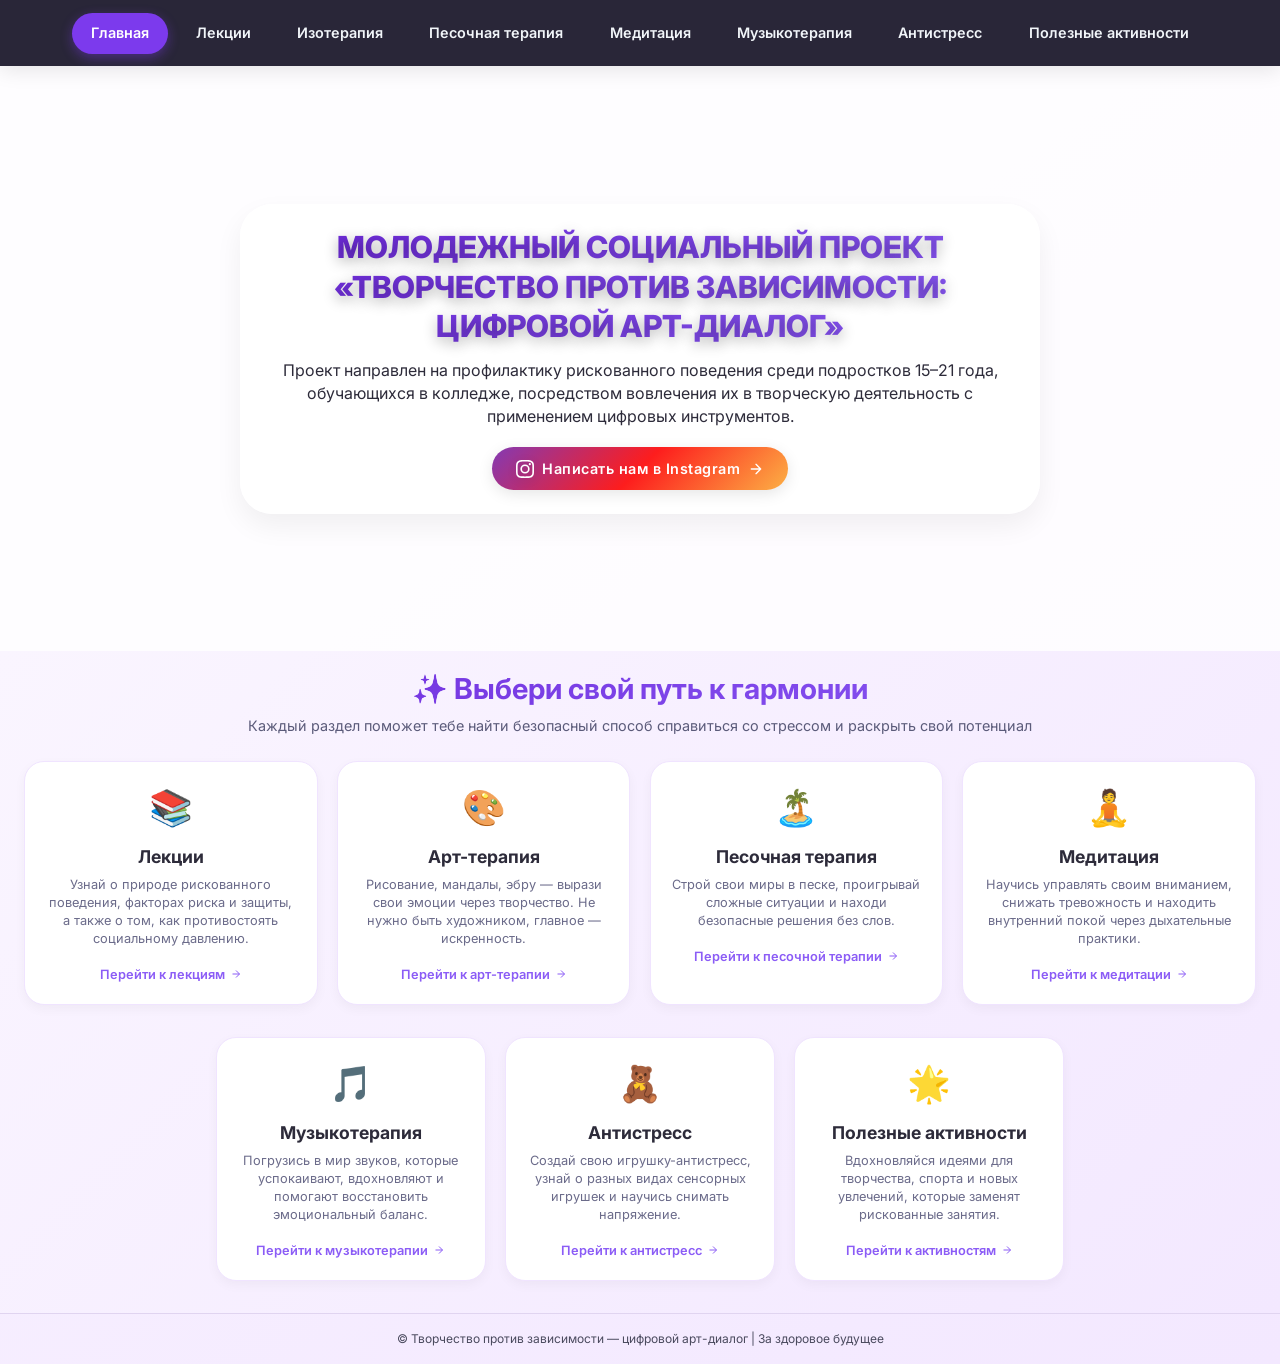
==== index.html @ 815e2522 "ForPsychologists" ====
<!DOCTYPE html>
<html lang="ru">
<head>
    <meta charset="UTF-8">
    <meta name="viewport" content="width=device-width, initial-scale=1.0">
    <title>Главная | Творчество против зависимости</title>
    <link rel="preconnect" href="https://fonts.googleapis.com">
    <link rel="preconnect" href="https://fonts.gstatic.com" crossorigin>
    <link href="https://fonts.googleapis.com/css2?family=Inter:opsz,wght@14..32,300;14..32,400;14..32,500;14..32,600;14..32,700;14..32,800&display=swap" rel="stylesheet">
    <link rel="stylesheet" href="style.css">
    <style>
        /* Специальные стили ТОЛЬКО для главной страницы */
        body {
            background: linear-gradient(145deg, #faf5ff 0%, #f3e8ff 100%);
        }
        
        .hero {
            background-size: cover;
            background-position: center;
            min-height: 65vh;
            display: flex;
            align-items: center;
            justify-content: center;
            position: relative;
            padding: 1rem 0;
        }
        
        .hero::before {
            content: '';
            position: absolute;
            top: 0;
            left: 0;
            width: 100%;
            height: 100%;
            background: rgba(255, 255, 255, 0.85);
            z-index: 1;
        }
        
        .hero-content {
            position: relative;
            z-index: 2;
            max-width: 50rem;
            background: rgba(255, 255, 255, 0.96);
            backdrop-filter: blur(8px);
            border-radius: 32px;
            padding: 1.5rem 2rem;
            text-align: center;
            margin: 0.5rem;
            box-shadow: 0 12px 28px rgba(0, 0, 0, 0.06);
        }
        
        .hero-title {
            font-size: 1.9rem;
            font-weight: 800;
            background: linear-gradient(135deg, #6d28d9, #8b5cf6);
            -webkit-background-clip: text;
            background-clip: text;
            color: transparent;
            margin-bottom: 0.75rem;
            line-height: 1.3;
        }
        
        .hero-text {
            font-size: 1rem;
            color: #2d2b3a;
            margin-bottom: 1.2rem;
            line-height: 1.45;
        }
        
        .btn-instagram {
            display: inline-flex;
            align-items: center;
            justify-content: center;
            gap: 8px;
            background: linear-gradient(135deg, #833ab4 0%, #fd1d1d 50%, #fcb045 100%);
            padding: 0.65rem 1.5rem;
            border-radius: 50px;
            color: white;
            font-weight: 600;
            font-size: 0.9rem;
            text-decoration: none;
            transition: all 0.3s ease;
            position: relative;
            overflow: hidden;
            box-shadow: 0 4px 15px rgba(0, 0, 0, 0.1);
        }
        
        .btn-instagram::before {
            content: '';
            position: absolute;
            top: 0;
            left: -100%;
            width: 100%;
            height: 100%;
            background: linear-gradient(90deg, transparent, rgba(255, 255, 255, 0.3), transparent);
            transition: left 0.5s ease;
        }
        
        .btn-instagram:hover::before {
            left: 100%;
        }
        
        .btn-instagram:hover {
            transform: translateY(-2px);
            box-shadow: 0 6px 18px rgba(0, 0, 0, 0.15);
        }
        
        .instagram-icon {
            width: 18px;
            height: 18px;
        }
        
        .arrow-icon {
            width: 16px;
            height: 16px;
            transition: transform 0.3s ease;
        }
        
        .btn-instagram:hover .arrow-icon {
            transform: translateX(4px);
        }
        
        /* Секция с карточками разделов */
        .sections-section {
            padding: 1rem 1.5rem 2rem;
            background: linear-gradient(135deg, #faf5ff 0%, #f3e8ff 100%);
        }
        
        .sections-container {
            max-width: 1300px;
            margin: 0 auto;
        }
        
        .sections-title {
            text-align: center;
            font-size: 1.8rem;
            font-weight: 700;
            background: linear-gradient(135deg, #6d28d9, #8b5cf6);
            -webkit-background-clip: text;
            background-clip: text;
            color: transparent;
            margin-bottom: 0.3rem;
        }
        
        .sections-subtitle {
            text-align: center;
            color: #5b5b7a;
            font-size: 0.9rem;
            margin-bottom: 1.5rem;
        }
        
        /* Сетка для первых 4 карточек */
        .first-four-grid {
            display: grid;
            grid-template-columns: repeat(4, 1fr);
            gap: 1.2rem;
            margin-bottom: 2rem;
        }
        
        /* Сетка для последних 3 карточек - центрированная */
        .last-three-grid {
            display: flex;
            justify-content: center;
            gap: 1.2rem;
            flex-wrap: wrap;
        }
        
        .section-card {
            background: white;
            border-radius: 20px;
            padding: 1.2rem;
            text-align: center;
            text-decoration: none;
            transition: all 0.3s ease;
            box-shadow: 0 4px 12px rgba(0, 0, 0, 0.04);
            border: 1px solid #f0e4ff;
            display: block;
            flex: 0 1 270px;
        }
        
        .section-card:hover {
            transform: translateY(-4px);
            box-shadow: 0 10px 24px rgba(109, 40, 217, 0.1);
            border-color: #c4b5fd;
        }
        
        .card-icon {
            font-size: 2.2rem;
            margin-bottom: 0.6rem;
            display: inline-block;
        }
        
        .section-card h3 {
            font-size: 1.1rem;
            font-weight: 700;
            color: #2d2b3a;
            margin-bottom: 0.4rem;
        }
        
        .section-card p {
            font-size: 0.8rem;
            color: #6b6b8a;
            line-height: 1.4;
            margin-bottom: 0.8rem;
        }
        
        .card-link {
            display: inline-flex;
            align-items: center;
            gap: 5px;
            color: #8b5cf6;
            font-weight: 600;
            font-size: 0.8rem;
            transition: gap 0.3s ease;
        }
        
        .section-card:hover .card-link {
            gap: 8px;
        }
        
        .card-link svg {
            width: 12px;
            height: 12px;
            transition: transform 0.3s ease;
        }
        
        .section-card:hover .card-link svg {
            transform: translateX(3px);
        }
        
        /* Разные цвета для иконок карточек */
        .card-icon.lectures { color: #8b5cf6; }
        .card-icon.art { color: #ec489a; }
        .card-icon.sand { color: #f59e0b; }
        .card-icon.meditation { color: #10b981; }
        .card-icon.music { color: #3b82f6; }
        .card-icon.anti-stress { color: #ef4444; }
        .card-icon.activities { color: #14b8a6; }
        
        /* Футер с минимальными отступами */
        .footer {
            padding: 1rem;
            border-top: 1px solid #e0d4f0;
            margin-top: 0;
            font-size: 0.75rem;
        }
        
        @media (max-width: 1024px) {
            .first-four-grid {
                grid-template-columns: repeat(2, 1fr);
                gap: 1.2rem;
            }
            .last-three-grid {
                gap: 1.2rem;
            }
            .section-card {
                flex: 0 1 calc(33.33% - 1rem);
                min-width: 220px;
            }
        }
        
        @media (max-width: 768px) {
            .hero {
                min-height: 55vh;
                padding: 0.5rem 0;
            }
            .hero-title {
                font-size: 1.2rem;
            }
            .hero-content {
                padding: 1rem 1.2rem;
                margin: 0.3rem;
            }
            .hero-text {
                font-size: 0.85rem;
                margin-bottom: 1rem;
            }
            .btn-instagram {
                padding: 0.5rem 1rem;
                font-size: 0.75rem;
                gap: 5px;
            }
            .instagram-icon {
                width: 16px;
                height: 16px;
            }
            .arrow-icon {
                width: 14px;
                height: 14px;
            }
            .sections-section {
                padding: 0.8rem 1rem 1.5rem;
            }
            .sections-title {
                font-size: 1.3rem;
                margin-bottom: 0.2rem;
            }
            .sections-subtitle {
                font-size: 0.75rem;
                margin-bottom: 1rem;
            }
            .first-four-grid {
                grid-template-columns: 1fr;
                gap: 0.8rem;
                margin-bottom: 1.5rem;
            }
            .last-three-grid {
                flex-direction: column;
                align-items: center;
                gap: 0.8rem;
            }
            .section-card {
                flex: none;
                width: 100%;
                max-width: 100%;
                padding: 1rem;
            }
            .card-icon {
                font-size: 1.8rem;
                margin-bottom: 0.4rem;
            }
            .section-card h3 {
                font-size: 0.95rem;
                margin-bottom: 0.3rem;
            }
            .section-card p {
                font-size: 0.7rem;
                margin-bottom: 0.6rem;
            }
            .footer {
                padding: 0.8rem;
                font-size: 0.65rem;
            }
        }
        
        @media (max-width: 480px) {
            .hero-title {
                font-size: 1rem;
            }
            .hero-content {
                padding: 0.8rem 1rem;
            }
            .sections-title {
                font-size: 1.1rem;
            }
        }
    </style>
</head>
<body>
    <header class="header">
        <nav class="navbar">
            <div class="nav-container">
                <ul class="nav-menu">
                    <li><a href="index.html" class="nav-link active">Главная</a></li>
                    <li><a href="lectures.html" class="nav-link">Лекции</a></li>
                    <li><a href="izotherapy.html" class="nav-link">Изотерапия</a></li>
                    <li><a href="sand-therapy.html" class="nav-link">Песочная терапия</a></li>
                    <li><a href="meditation.html" class="nav-link">Медитация</a></li>
                    <li><a href="music-therapy.html" class="nav-link">Музыкотерапия</a></li>
                    <li><a href="anti-stress.html" class="nav-link">Антистресс</a></li>
                    <li><a href="activities.html" class="nav-link">Полезные активности</a></li>
                </ul>
            </div>
        </nav>
    </header>

    <main>
        <!-- Герой-секция -->
        <section class="hero" style="background-image: url('https://images.pexels.com/photos/7130560/pexels-photo-7130560.jpeg?auto=compress&cs=tinysrgb&w=1600');">
            <div class="hero-content">
                <h1 class="hero-title">МОЛОДЕЖНЫЙ СОЦИАЛЬНЫЙ ПРОЕКТ<br>«ТВОРЧЕСТВО ПРОТИВ ЗАВИСИМОСТИ: ЦИФРОВОЙ АРТ-ДИАЛОГ»</h1>
                <p class="hero-text">Проект направлен на профилактику рискованного поведения среди подростков 15–21 года, обучающихся в колледже, посредством вовлечения их в творческую деятельность с применением цифровых инструментов.</p>
                <a href="https://ig.me/m/ggkst_1" target="_blank" class="btn-instagram">
                    <svg class="instagram-icon" viewBox="0 0 24 24" fill="currentColor" xmlns="http://www.w3.org/2000/svg">
                        <path d="M12 2.163c3.204 0 3.584.012 4.85.07 1.366.062 2.633.336 3.608 1.311.975.975 1.249 2.242 1.311 3.608.058 1.266.07 1.646.07 4.85s-.012 3.584-.07 4.85c-.062 1.366-.336 2.633-1.311 3.608-.975.975-2.242 1.249-3.608 1.311-1.266.058-1.646.07-4.85.07s-3.584-.012-4.85-.07c-1.366-.062-2.633-.336-3.608-1.311-.975-.975-1.249-2.242-1.311-3.608-.058-1.266-.07-1.646-.07-4.85s.012-3.584.07-4.85c.062-1.366.336-2.633 1.311-3.608.975-.975 2.242-1.249 3.608-1.311 1.266-.058 1.646-.07 4.85-.07zM12 0C8.741 0 8.332.014 7.052.072 5.772.13 4.905.332 4.142.63c-.79.314-1.46.736-2.128 1.404-.668.668-1.09 1.338-1.404 2.128-.298.763-.5 1.63-.558 2.91C.014 8.332 0 8.741 0 12c0 3.259.014 3.668.072 4.948.058 1.28.26 2.147.558 2.91.314.79.736 1.46 1.404 2.128.668.668 1.338 1.09 2.128 1.404.763.298 1.63.5 2.91.558 1.28.058 1.689.072 4.948.072s3.668-.014 4.948-.072c1.28-.058 2.147-.26 2.91-.558.79-.314 1.46-.736 2.128-1.404.668-.668 1.09-1.338 1.404-2.128.298-.763.5-1.63.558-2.91.058-1.28.072-1.689.072-4.948s-.014-3.668-.072-4.948c-.058-1.28-.26-2.147-.558-2.91-.314-.79-.736-1.46-1.404-2.128-.668-.668-1.338-1.09-2.128-1.404-.763-.298-1.63-.5-2.91-.558C15.668.014 15.259 0 12 0z"/>
                        <path d="M12 5.838a6.162 6.162 0 1 0 0 12.324 6.162 6.162 0 0 0 0-12.324zM12 16a4 4 0 1 1 0-8 4 4 0 0 1 0 8z"/>
                        <circle cx="18.406" cy="5.594" r="1.44"/>
                    </svg>
                    <span>Написать нам в Instagram</span>
                    <svg class="arrow-icon" viewBox="0 0 24 24" fill="none" stroke="currentColor" stroke-width="2" stroke-linecap="round" stroke-linejoin="round">
                        <path d="M5 12h14M12 5l7 7-7 7"/>
                    </svg>
                </a>
            </div>
        </section>

        <!-- Секция с карточками разделов -->
        <section class="sections-section">
            <div class="sections-container">
                <h2 class="sections-title">✨ Выбери свой путь к гармонии</h2>
                <p class="sections-subtitle">Каждый раздел поможет тебе найти безопасный способ справиться со стрессом и раскрыть свой потенциал</p>
                
                <!-- Первые 4 карточки -->
                <div class="first-four-grid">
                    <a href="lectures.html" class="section-card">
                        <div class="card-icon lectures">📚</div>
                        <h3>Лекции</h3>
                        <p>Узнай о природе рискованного поведения, факторах риска и защиты, а также о том, как противостоять социальному давлению.</p>
                        <span class="card-link">
                            Перейти к лекциям
                            <svg viewBox="0 0 24 24" fill="none" stroke="currentColor" stroke-width="2">
                                <path d="M5 12h14M12 5l7 7-7 7"/>
                            </svg>
                        </span>
                    </a>
                    
                    <a href="art-therapy.html" class="section-card">
                        <div class="card-icon art">🎨</div>
                        <h3>Арт-терапия</h3>
                        <p>Рисование, мандалы, эбру — вырази свои эмоции через творчество. Не нужно быть художником, главное — искренность.</p>
                        <span class="card-link">
                            Перейти к арт-терапии
                            <svg viewBox="0 0 24 24" fill="none" stroke="currentColor" stroke-width="2">
                                <path d="M5 12h14M12 5l7 7-7 7"/>
                            </svg>
                        </span>
                    </a>
                    
                    <a href="sand-therapy.html" class="section-card">
                        <div class="card-icon sand">🏝️</div>
                        <h3>Песочная терапия</h3>
                        <p>Строй свои миры в песке, проигрывай сложные ситуации и находи безопасные решения без слов.</p>
                        <span class="card-link">
                            Перейти к песочной терапии
                            <svg viewBox="0 0 24 24" fill="none" stroke="currentColor" stroke-width="2">
                                <path d="M5 12h14M12 5l7 7-7 7"/>
                            </svg>
                        </span>
                    </a>
                    
                    <a href="meditation.html" class="section-card">
                        <div class="card-icon meditation">🧘</div>
                        <h3>Медитация</h3>
                        <p>Научись управлять своим вниманием, снижать тревожность и находить внутренний покой через дыхательные практики.</p>
                        <span class="card-link">
                            Перейти к медитации
                            <svg viewBox="0 0 24 24" fill="none" stroke="currentColor" stroke-width="2">
                                <path d="M5 12h14M12 5l7 7-7 7"/>
                            </svg>
                        </span>
                    </a>
                </div>
                
                <!-- Последние 3 карточки - центрированные -->
                <div class="last-three-grid">
                    <a href="music-therapy.html" class="section-card">
                        <div class="card-icon music">🎵</div>
                        <h3>Музыкотерапия</h3>
                        <p>Погрузись в мир звуков, которые успокаивают, вдохновляют и помогают восстановить эмоциональный баланс.</p>
                        <span class="card-link">
                            Перейти к музыкотерапии
                            <svg viewBox="0 0 24 24" fill="none" stroke="currentColor" stroke-width="2">
                                <path d="M5 12h14M12 5l7 7-7 7"/>
                            </svg>
                        </span>
                    </a>
                    
                    <a href="anti-stress.html" class="section-card">
                        <div class="card-icon anti-stress">🧸</div>
                        <h3>Антистресс</h3>
                        <p>Создай свою игрушку-антистресс, узнай о разных видах сенсорных игрушек и научись снимать напряжение.</p>
                        <span class="card-link">
                            Перейти к антистресс
                            <svg viewBox="0 0 24 24" fill="none" stroke="currentColor" stroke-width="2">
                                <path d="M5 12h14M12 5l7 7-7 7"/>
                            </svg>
                        </span>
                    </a>
                    
                    <a href="activities.html" class="section-card">
                        <div class="card-icon activities">🌟</div>
                        <h3>Полезные активности</h3>
                        <p>Вдохновляйся идеями для творчества, спорта и новых увлечений, которые заменят рискованные занятия.</p>
                        <span class="card-link">
                            Перейти к активностям
                            <svg viewBox="0 0 24 24" fill="none" stroke="currentColor" stroke-width="2">
                                <path d="M5 12h14M12 5l7 7-7 7"/>
                            </svg>
                        </span>
                    </a>
                </div>
            </div>
        </section>
    </main>

    <footer class="footer">
        <p>© Творчество против зависимости — цифровой арт-диалог | За здоровое будущее</p>
    </footer>

    <script src="main.js"></script>
</body>
</html>
---- style.css ----
* {
    margin: 0;
    padding: 0;
    box-sizing: border-box;
}

:root {
    --bg-gradient: linear-gradient(145deg, #fef9f0 0%, #f3f0fc 100%);
    --card-white: #ffffff;
    --primary: #7c3aed;
    --primary-dark: #5b21b6;
    --primary-light: #a78bfa;
    --text-dark: #1e1b2e;
    --text-muted: #4a4a5e;
    --shadow-sm: 0 12px 30px rgba(0, 0, 0, 0.05);
    --shadow-hover: 0 20px 35px -12px rgba(0, 0, 0, 0.15);
}

body {
    font-family: 'Inter', system-ui, -apple-system, sans-serif;
    background: var(--bg-gradient);
    color: var(--text-dark);
    line-height: 1.5;
    min-height: 100vh;
    display: flex;
    flex-direction: column;
}

/* Header */
.header {
    background: rgba(30, 27, 46, 0.95);
    backdrop-filter: blur(16px);
    position: sticky;
    top: 0;
    z-index: 1000;
    box-shadow: 0 4px 20px rgba(0, 0, 0, 0.1);
}

.navbar {
    max-width: 1400px;
    margin: 0 auto;
    padding: 0.8rem 1.5rem;
}

.nav-container {
    width: 100%;
}

.nav-menu {
    display: flex;
    flex-wrap: wrap;
    justify-content: center;
    gap: 0.5rem;
    list-style: none;
}

.nav-menu li a {
    display: inline-block;
    padding: 0.6rem 1.2rem;
    font-size: 0.9rem;
    font-weight: 600;
    border-radius: 40px;
    color: #f1f5f9;
    text-decoration: none;
    transition: all 0.25s ease;
}

.nav-menu li a:hover {
    background: rgba(255, 255, 255, 0.2);
    transform: translateY(-2px);
}

.nav-menu li a.active {
    background: var(--primary);
    color: white;
    box-shadow: 0 4px 12px rgba(124, 58, 237, 0.4);
}

/* Main content */
main {
    flex: 1;
}

.container {
    max-width: 1300px;
    margin: 0 auto;
    padding: 2rem 1.5rem;
}

/* Hero section */
.hero {
    min-height: 100vh;
    background-size: cover;
    background-position: center;
    display: flex;
    align-items: center;
    justify-content: center;
}

.hero-content {
    max-width: 60rem;
    background: rgba(0, 0, 0, 0.55);
    backdrop-filter: blur(12px);
    border-radius: 48px;
    padding: 2.8rem;
    text-align: center;
    margin: 2rem;
}

.hero-title {
    font-size: 2.5rem;
    font-weight: 800;
    color: white;
    text-shadow: 0 4px 14px rgba(0, 0, 0, 0.3);
    margin-bottom: 1.5rem;
}

.hero-text {
    font-size: 1.2rem;
    color: #f0eef7;
    margin-bottom: 2rem;
}

/* Buttons */
.btn-telegram {
    display: inline-flex;
    align-items: center;
    gap: 12px;
    background: #2b96e0;
    padding: 0.9rem 2rem;
    border-radius: 60px;
    color: white;
    font-weight: bold;
    text-decoration: none;
    transition: 0.2s;
}

.btn-telegram:hover {
    background: #1e7ebf;
    transform: scale(1.02);
}

.btn-youtube {
    display: inline-flex;
    align-items: center;
    gap: 8px;
    background: #ff0000;
    padding: 0.7rem 1.5rem;
    border-radius: 40px;
    color: white;
    font-weight: 600;
    text-decoration: none;
    transition: 0.2s;
}

.btn-youtube:hover {
    background: #cc0000;
    transform: scale(1.02);
}

.btn-youtube.small {
    padding: 0.5rem 1rem;
    font-size: 0.9rem;
}

/* Section headers */
.section-header {
    font-size: 2.3rem;
    font-weight: 800;
    background: linear-gradient(135deg, var(--primary-dark), var(--primary-light));
    -webkit-background-clip: text;
    background-clip: text;
    color: transparent;
    margin-bottom: 1.5rem;
    border-left: 5px solid var(--primary);
    padding-left: 1.2rem;
}

/* Info note */
.info-note {
    background: #ede9fe;
    border-left: 6px solid var(--primary);
    padding: 1.2rem;
    border-radius: 20px;
    margin: 1.5rem 0;
}

/* Lists */
.styled-list {
    list-style: none;
    margin: 1rem 0;
}

.styled-list li {
    background: #f9fafb;
    padding: 12px 16px;
    border-radius: 12px;
    margin-bottom: 10px;
    position: relative;
    padding-left: 38px;
}

.styled-list li::before {
    position: absolute;
    left: 12px;
    top: 12px;
    color: var(--primary);
    font-weight: bold;
    content: "•";
}

.check-list li::before {
    content: "✓";
    font-size: 1.2rem;
}

/* Cards grid */
.cards-grid {
    display: grid;
    grid-template-columns: repeat(auto-fit, minmax(280px, 1fr));
    gap: 1.8rem;
    margin: 2rem 0;
}

.card {
    background: var(--card-white);
    border-radius: 28px;
    padding: 1.5rem;
    box-shadow: var(--shadow-sm);
    transition: 0.25s;
    border: 1px solid #e9e4ff;
}

.card:hover {
    transform: translateY(-6px);
    box-shadow: var(--shadow-hover);
}

.card h4 {
    color: var(--primary-dark);
    font-size: 1.3rem;
    margin-bottom: 0.5rem;
}

.card h5 {
    color: var(--primary-light);
    margin-bottom: 1rem;
}

/* Lecture cards */
.lecture-card {
    background: var(--card-white);
    border-radius: 32px;
    margin-bottom: 2rem;
    box-shadow: var(--shadow-sm);
    overflow: hidden;
}

.lecture-header {
    background: linear-gradient(98deg, #f5f3ff 0%, #ffffff 100%);
    padding: 1.2rem 1.8rem;
    cursor: pointer;
    font-weight: 800;
    font-size: 1.4rem;
    display: flex;
    justify-content: space-between;
    align-items: center;
    border-bottom: 2px solid var(--primary-light);
}

.lecture-header span:first-child {
    color: var(--primary-dark);
}

.toggle-icon {
    font-size: 1.8rem;
    transition: transform 0.2s;
}

.lecture-card.open .toggle-icon {
    transform: rotate(45deg);
}

.lecture-body {
    padding: 0 2rem;
    max-height: 0;
    overflow: hidden;
    transition: max-height 0.4s ease;
}

.lecture-card.open .lecture-body {
    max-height: 2000px;
    padding: 1.5rem 2rem;
}

.lecture-content h3, .lecture-content h4 {
    margin: 1rem 0 0.5rem;
    color: var(--primary-dark);
}

.lecture-content ul {
    margin-left: 1.5rem;
    margin-bottom: 1rem;
}

.lecture-content p {
    margin-bottom: 0.8rem;
}

.quiz-btn {
    margin-top: 1.5rem;
    background: var(--primary-light);
    border: none;
    padding: 0.6rem 1.2rem;
    border-radius: 40px;
    font-weight: 600;
    cursor: pointer;
    transition: 0.2s;
}

.quiz-btn:hover {
    background: var(--primary);
    color: white;
}

/* ========== СТИЛИ ДЛЯ ТЕСТА ========== */
.quiz-container {
    background: white;
    border-radius: 28px;
    padding: 1.5rem;
    margin-top: 1.5rem;
    border: 1px solid #e9e4ff;
    box-shadow: 0 8px 20px rgba(0, 0, 0, 0.05);
    max-height: 600px;
    overflow-y: auto;
    scroll-behavior: smooth;
}

/* Стилизация скроллбара */
.quiz-container::-webkit-scrollbar {
    width: 8px;
}

.quiz-container::-webkit-scrollbar-track {
    background: #f1f1f1;
    border-radius: 10px;
}

.quiz-container::-webkit-scrollbar-thumb {
    background: var(--primary-light);
    border-radius: 10px;
}

.quiz-container::-webkit-scrollbar-thumb:hover {
    background: var(--primary);
}

.paged-questions {
    margin-bottom: 1rem;
}

.quiz-question {
    background: #faf9ff;
    border-radius: 20px;
    padding: 1.2rem;
    margin-bottom: 1rem;
    border: 1px solid #f0ebff;
    transition: all 0.2s ease;
}

.quiz-question:hover {
    box-shadow: 0 4px 12px rgba(124, 58, 237, 0.1);
    border-color: var(--primary-light);
}

.question-text {
    font-weight: 600;
    color: var(--text-dark);
    margin-bottom: 0.8rem;
    font-size: 1rem;
}

.options-list {
    display: flex;
    flex-direction: column;
    gap: 0.5rem;
}

.quiz-option {
    display: flex;
    align-items: center;
    gap: 10px;
    padding: 0.6rem 1rem;
    background: white;
    border-radius: 12px;
    cursor: pointer;
    transition: all 0.2s ease;
    border: 1px solid #e9e4ff;
}

.quiz-option:hover {
    background: #f3efff;
    border-color: var(--primary-light);
}

.quiz-option input[type="radio"] {
    width: 18px;
    height: 18px;
    cursor: pointer;
    accent-color: var(--primary);
}

.quiz-option span {
    flex: 1;
    cursor: pointer;
    font-size: 0.95rem;
    line-height: 1.4;
}

/* Навигация */
.quiz-nav {
    display: flex;
    justify-content: center;
    align-items: center;
    gap: 1.5rem;
    margin: 1rem 0 0.5rem 0;
    padding: 0.5rem 0;
    background: transparent;
    border-top: 1px solid #e9e4ff;
    position: relative;
    z-index: 5;
}

.quiz-nav-btn {
    background: var(--primary-light);
    color: white;
    border: none;
    padding: 0.6rem 1.5rem;
    border-radius: 40px;
    font-weight: 600;
    cursor: pointer;
    transition: all 0.2s ease;
    font-size: 0.9rem;
}

.quiz-nav-btn:hover:not(:disabled) {
    background: var(--primary);
    transform: translateY(-2px);
}

.quiz-nav-btn:disabled {
    background: #ccc;
    cursor: not-allowed;
    opacity: 0.6;
}

.page-info {
    font-weight: 600;
    color: var(--primary-dark);
    background: #ede9fe;
    padding: 0.3rem 1rem;
    border-radius: 40px;
}

.answered-info {
    text-align: center;
    margin: 0.5rem 0;
    color: var(--text-muted);
    font-size: 0.9rem;
    background: #f8f7fc;
    padding: 0.4rem;
    border-radius: 40px;
    position: sticky;
    top: 0;
    z-index: 5;
}

/* Кнопка завершения теста - важные стили */
.submit-paged-test {
    background: linear-gradient(135deg, var(--primary), var(--primary-dark));
    color: white;
    border: none;
    padding: 0.8rem 2rem;
    border-radius: 40px;
    font-weight: 700;
    cursor: pointer;
    transition: all 0.2s ease;
    width: 100%;
    font-size: 1rem;
    margin-top: 0.5rem;
    margin-bottom: 0.5rem;
    display: block;
    text-align: center;
}

.submit-paged-test:hover {
    transform: translateY(-2px);
    box-shadow: 0 6px 20px rgba(124, 58, 237, 0.3);
}

.quiz-result {
    display: none;
    margin-top: 1rem;
    padding: 1.2rem;
    background: linear-gradient(135deg, #f0f9ff 0%, #e6f0fa 100%);
    border-radius: 20px;
    border-left: 4px solid var(--primary);
}

.quiz-result-content {
    text-align: center;
}

.result-score {
    font-size: 1.2rem;
    font-weight: 700;
    margin-bottom: 1rem;
    color: var(--primary-dark);
}

.reset-test {
    background: var(--primary-light);
    border: none;
    padding: 0.5rem 1rem;
    border-radius: 40px;
    cursor: pointer;
    font-weight: 500;
    margin-top: 0.5rem;
}

.reset-test:hover {
    background: var(--primary);
    color: white;
}

/* Test styles from main.js (старые, для обратной совместимости) */
.question {
    margin-bottom: 20px;
    padding: 15px;
    border: 1px solid #ddd;
    border-radius: 8px;
    background: white;
}

.result {
    font-size: 22px;
    margin-left: 10px;
    font-weight: bold;
}

.correct { color: #10b981; }
.wrong { color: #ef4444; }

.finish {
    display: none;
    margin-top: 20px;
    font-size: 18px;
    color: #10b981;
    text-align: center;
    padding: 15px;
    background: #e8f5e9;
    border-radius: 12px;
}

/* Audio list */
.audio-list {
    display: flex;
    flex-direction: column;
    gap: 0.75rem;
    max-height: 500px;
    overflow-y: auto;
    margin: 1.5rem 0;
}

.audio-item {
    background: #f8f6ff;
    border-radius: 60px;
    padding: 0.5rem 1.2rem;
    display: flex;
    align-items: center;
    justify-content: space-between;
    flex-wrap: wrap;
    gap: 10px;
}

/* Gallery */
.gallery-grid {
    display: grid;
    grid-template-columns: repeat(auto-fill, minmax(200px, 1fr));
    gap: 1.2rem;
    margin-top: 1.5rem;
}

.gallery-img {
    width: 100%;
    height: 180px;
    object-fit: cover;
    border-radius: 24px;
    cursor: pointer;
    transition: 0.2s;
    box-shadow: var(--shadow-sm);
}

.gallery-img:hover {
    transform: scale(1.02);
    box-shadow: var(--shadow-hover);
}

/* Lightbox */
.lightbox {
    position: fixed;
    top: 0;
    left: 0;
    width: 100%;
    height: 100%;
    background: rgba(0, 0, 0, 0.9);
    display: none;
    align-items: center;
    justify-content: center;
    z-index: 2000;
}

.lightbox.active {
    display: flex;
}

.lightbox-img {
    max-width: 90%;
    max-height: 90%;
    border-radius: 24px;
}

.close-lightbox {
    position: absolute;
    top: 25px;
    right: 35px;
    font-size: 44px;
    color: white;
    cursor: pointer;
}

/* Swiper */
.swiper {
    margin: 2rem 0;
    padding-bottom: 2rem;
}

.sand-card {
    background: white;
    border-radius: 28px;
    padding: 1.5rem;
    box-shadow: var(--shadow-sm);
    min-height: 280px;
}

.sand-card h4 {
    color: var(--primary-dark);
    margin-bottom: 1rem;
    font-size: 1.3rem;
}

/* Links grid */
.links-grid {
    display: flex;
    flex-wrap: wrap;
    gap: 1rem;
    margin: 1rem 0;
}

.youtube-link, .youtube-links {
    text-align: center;
    margin: 2rem 0;
}

/* Footer */
.footer {
    text-align: center;
    padding: 2rem;
    color: var(--text-muted);
    border-top: 1px solid #ddd;
    margin-top: 2rem;
}

/* Instagram Button Styles */
.btn-instagram {
    display: inline-flex;
    align-items: center;
    justify-content: center;
    gap: 12px;
    background: linear-gradient(135deg, #833ab4 0%, #fd1d1d 50%, #fcb045 100%);
    padding: 1rem 2rem;
    border-radius: 60px;
    color: white;
    font-weight: 700;
    font-size: 1.1rem;
    text-decoration: none;
    transition: all 0.3s ease;
    position: relative;
    overflow: hidden;
    box-shadow: 0 8px 25px rgba(0, 0, 0, 0.2);
    border: none;
    cursor: pointer;
}

.btn-instagram::before {
    content: '';
    position: absolute;
    top: 0;
    left: -100%;
    width: 100%;
    height: 100%;
    background: linear-gradient(90deg, transparent, rgba(255, 255, 255, 0.3), transparent);
    transition: left 0.5s ease;
}

.btn-instagram:hover::before {
    left: 100%;
}

.btn-instagram:hover {
    transform: translateY(-3px);
    box-shadow: 0 12px 35px rgba(0, 0, 0, 0.3);
}

.btn-instagram:active {
    transform: translateY(0px);
}

.instagram-icon {
    width: 24px;
    height: 24px;
    filter: drop-shadow(0 2px 4px rgba(0, 0, 0, 0.1));
}

.arrow-icon {
    width: 20px;
    height: 20px;
    transition: transform 0.3s ease;
}

.btn-instagram:hover .arrow-icon {
    transform: translateX(5px);
}

.btn-instagram span {
    letter-spacing: 0.5px;
}

/* Download button styles */
.download-section {
    margin: 1rem 0 0.5rem 0;
    text-align: right;
}

.btn-download {
    display: inline-flex;
    align-items: center;
    gap: 8px;
    background: #10b981;
    color: white;
    padding: 0.6rem 1.2rem;
    border-radius: 40px;
    font-weight: 600;
    font-size: 0.9rem;
    text-decoration: none;
    transition: all 0.2s ease;
    border: none;
    cursor: pointer;
}

.btn-download:hover {
    background: #059669;
    transform: translateY(-2px);
    box-shadow: 0 4px 12px rgba(16, 185, 129, 0.3);
}

.btn-download svg {
    transition: transform 0.2s ease;
}

.btn-download:hover svg {
    transform: translateY(2px);
}

/* Responsive */
@media (max-width: 768px) {
    .hero-title { font-size: 1.6rem; }
    .section-header { font-size: 1.8rem; }
    .nav-menu li a { padding: 0.4rem 0.8rem; font-size: 0.75rem; }
    .lecture-header { font-size: 1rem; padding: 1rem; }
    .hero-content { padding: 1.5rem; margin: 1rem; }
    .btn-instagram {
        padding: 0.8rem 1.5rem;
        font-size: 0.95rem;
        gap: 8px;
    }
    .instagram-icon {
        width: 20px;
        height: 20px;
    }
    .arrow-icon {
        width: 18px;
        height: 18px;
    }
    .quiz-container {
        padding: 1rem;
        max-height: 450px;
    }
    .quiz-question {
        padding: 1rem;
    }
    .quiz-option {
        padding: 0.5rem 0.8rem;
    }
    .quiz-option span {
        font-size: 0.85rem;
    }
    .quiz-nav {
        gap: 1rem;
        margin: 0.5rem 0 0.25rem 0;
        padding: 0.4rem 0;
    }
    .quiz-nav-btn {
        padding: 0.5rem 1rem;
        font-size: 0.8rem;
    }
    .submit-paged-test {
        padding: 0.6rem 1.2rem;
        font-size: 0.9rem;
    }
    .answered-info {
        font-size: 0.8rem;
        padding: 0.3rem;
    }
    .download-section {
        text-align: center;
        margin: 1rem 0;
    }
    .btn-download {
        padding: 0.5rem 1rem;
        font-size: 0.8rem;
        width: 100%;
        justify-content: center;
    }
}
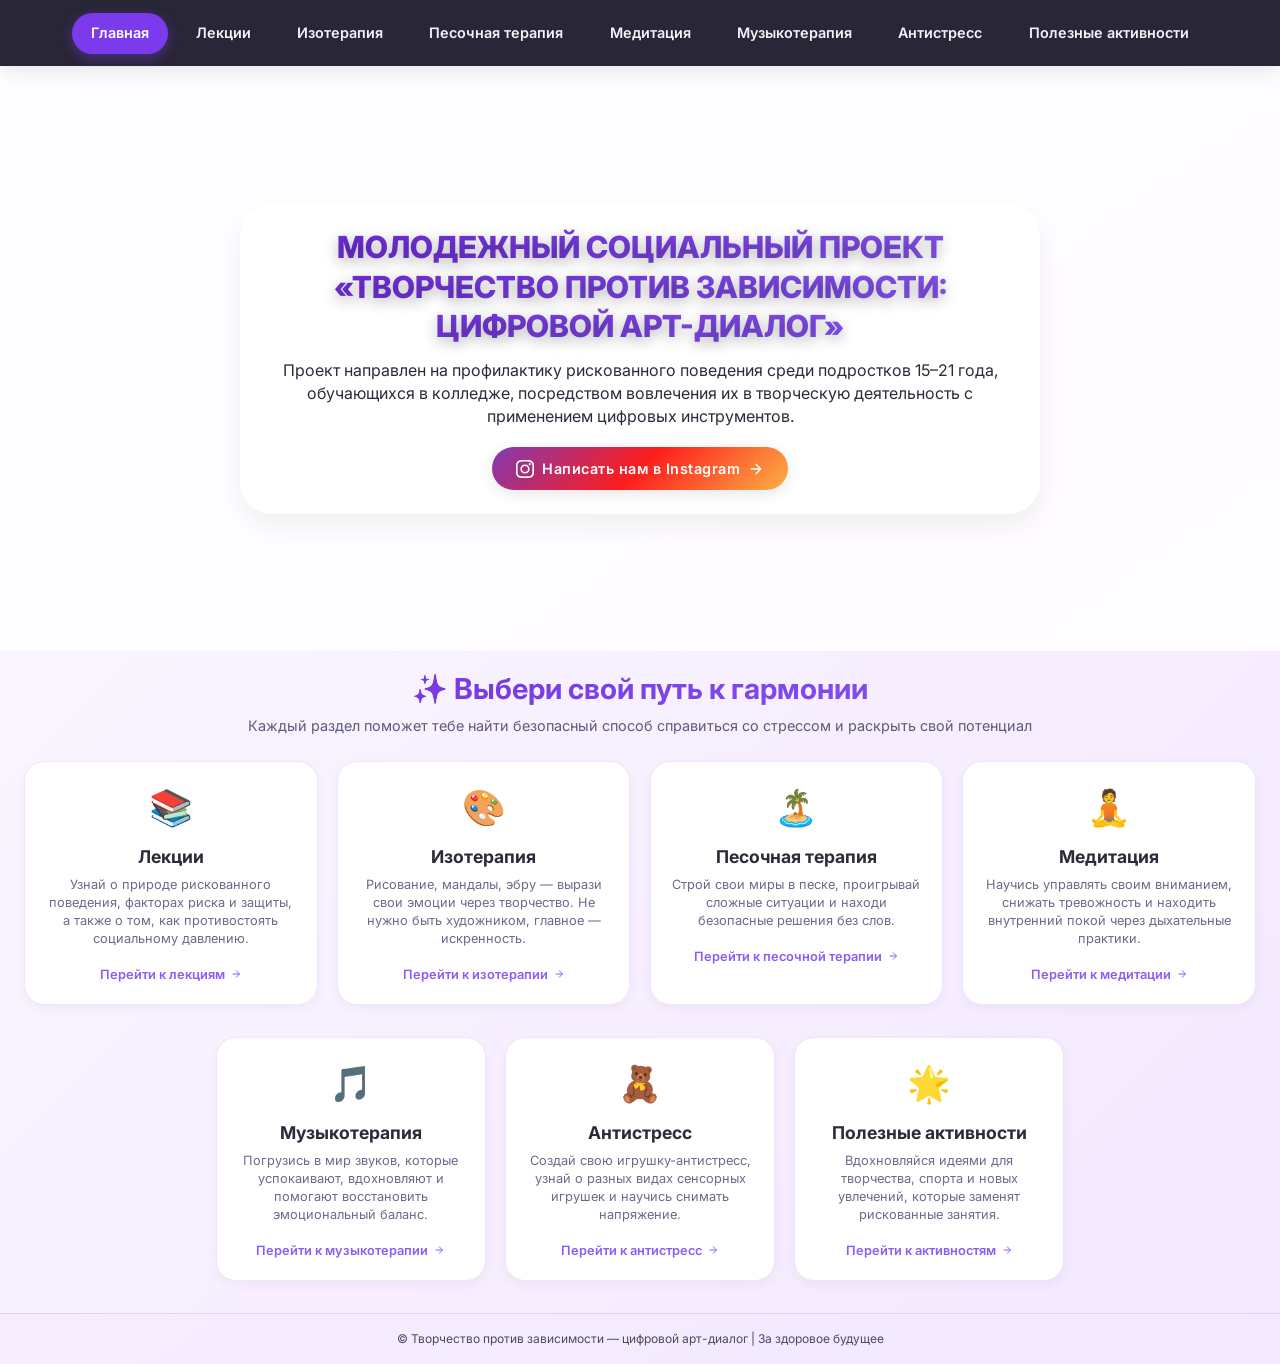
==== commit a347a09e: "1" ====
--- a/index.html
+++ b/index.html
@@ -404,12 +404,12 @@
                         </span>
                     </a>
                     
-                    <a href="art-therapy.html" class="section-card">
+                    <a href="izotherapy.html" class="section-card">
                         <div class="card-icon art">🎨</div>
-                        <h3>Арт-терапия</h3>
+                        <h3>Изотерапия</h3>
                         <p>Рисование, мандалы, эбру — вырази свои эмоции через творчество. Не нужно быть художником, главное — искренность.</p>
                         <span class="card-link">
-                            Перейти к арт-терапии
+                            Перейти к изотерапии
                             <svg viewBox="0 0 24 24" fill="none" stroke="currentColor" stroke-width="2">
                                 <path d="M5 12h14M12 5l7 7-7 7"/>
                             </svg>
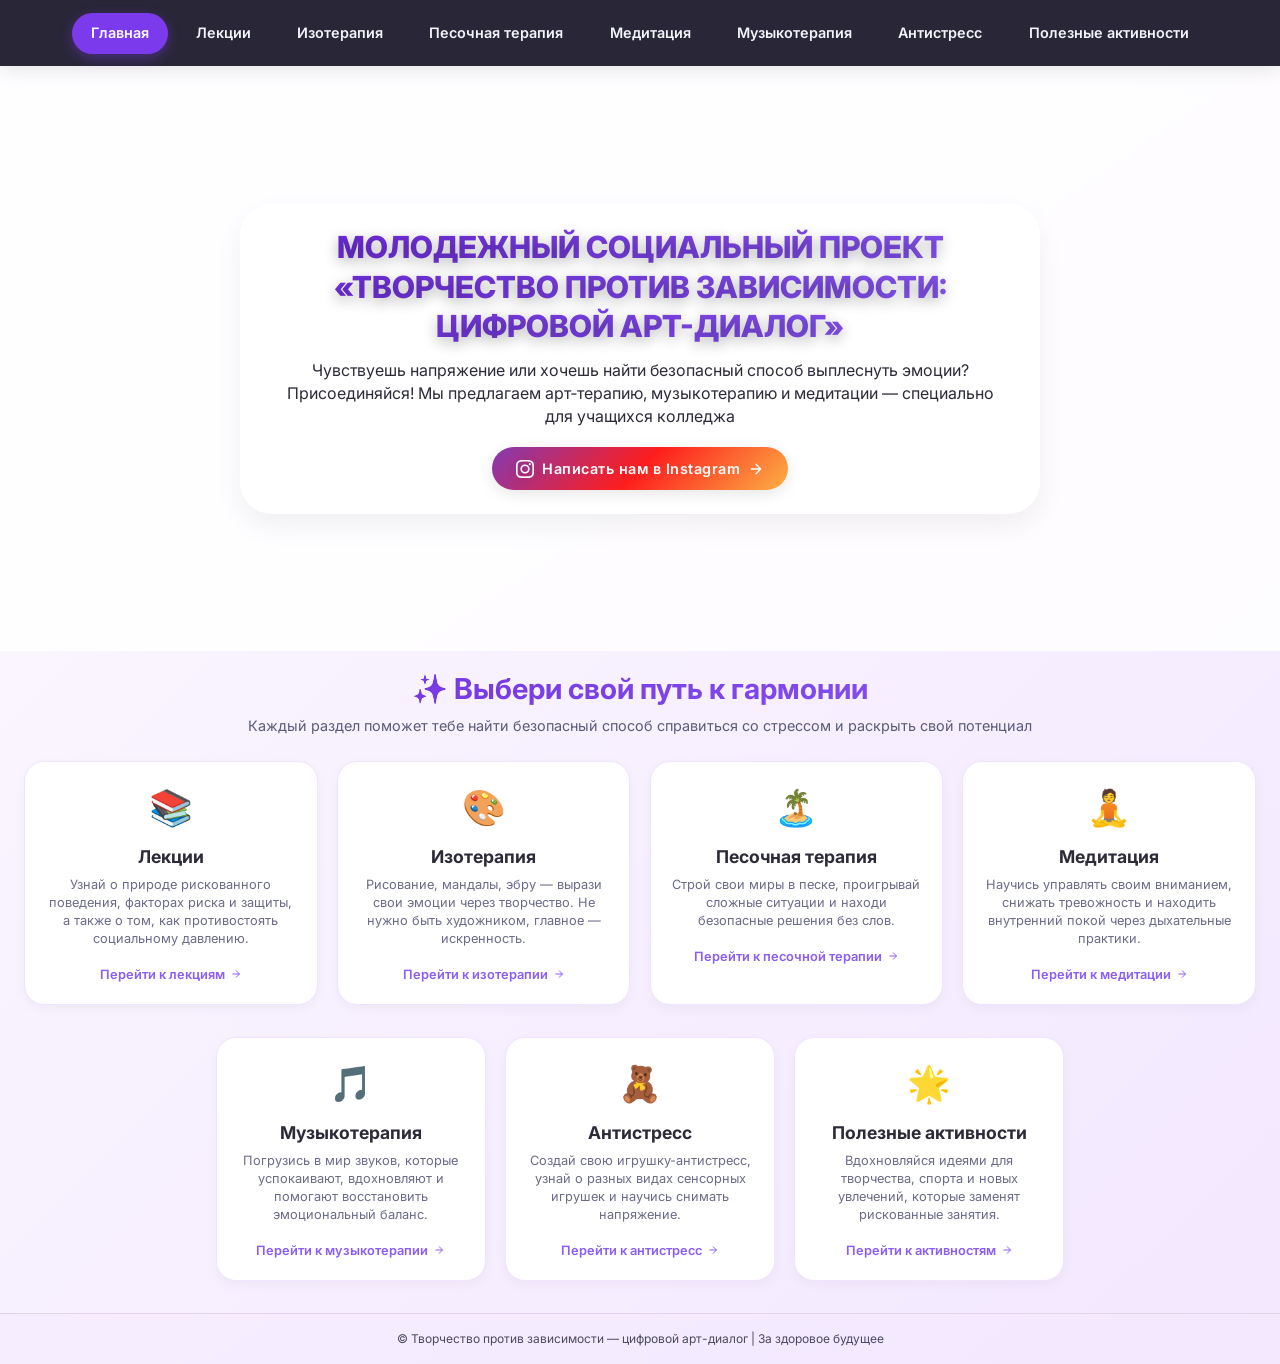
==== commit 48bd74b0: "2" ====
--- a/index.html
+++ b/index.html
@@ -369,7 +369,7 @@
         <section class="hero" style="background-image: url('https://images.pexels.com/photos/7130560/pexels-photo-7130560.jpeg?auto=compress&cs=tinysrgb&w=1600');">
             <div class="hero-content">
                 <h1 class="hero-title">МОЛОДЕЖНЫЙ СОЦИАЛЬНЫЙ ПРОЕКТ<br>«ТВОРЧЕСТВО ПРОТИВ ЗАВИСИМОСТИ: ЦИФРОВОЙ АРТ-ДИАЛОГ»</h1>
-                <p class="hero-text">Проект направлен на профилактику рискованного поведения среди подростков 15–21 года, обучающихся в колледже, посредством вовлечения их в творческую деятельность с применением цифровых инструментов.</p>
+                <p class="hero-text">Чувствуешь напряжение или хочешь найти безопасный способ выплеснуть эмоции? Присоединяйся! Мы предлагаем арт‑терапию, музыкотерапию и медитации — специально для учащихся колледжа</p>
                 <a href="https://ig.me/m/ggkst_1" target="_blank" class="btn-instagram">
                     <svg class="instagram-icon" viewBox="0 0 24 24" fill="currentColor" xmlns="http://www.w3.org/2000/svg">
                         <path d="M12 2.163c3.204 0 3.584.012 4.85.07 1.366.062 2.633.336 3.608 1.311.975.975 1.249 2.242 1.311 3.608.058 1.266.07 1.646.07 4.85s-.012 3.584-.07 4.85c-.062 1.366-.336 2.633-1.311 3.608-.975.975-2.242 1.249-3.608 1.311-1.266.058-1.646.07-4.85.07s-3.584-.012-4.85-.07c-1.366-.062-2.633-.336-3.608-1.311-.975-.975-1.249-2.242-1.311-3.608-.058-1.266-.07-1.646-.07-4.85s.012-3.584.07-4.85c.062-1.366.336-2.633 1.311-3.608.975-.975 2.242-1.249 3.608-1.311 1.266-.058 1.646-.07 4.85-.07zM12 0C8.741 0 8.332.014 7.052.072 5.772.13 4.905.332 4.142.63c-.79.314-1.46.736-2.128 1.404-.668.668-1.09 1.338-1.404 2.128-.298.763-.5 1.63-.558 2.91C.014 8.332 0 8.741 0 12c0 3.259.014 3.668.072 4.948.058 1.28.26 2.147.558 2.91.314.79.736 1.46 1.404 2.128.668.668 1.338 1.09 2.128 1.404.763.298 1.63.5 2.91.558 1.28.058 1.689.072 4.948.072s3.668-.014 4.948-.072c1.28-.058 2.147-.26 2.91-.558.79-.314 1.46-.736 2.128-1.404.668-.668 1.09-1.338 1.404-2.128.298-.763.5-1.63.558-2.91.058-1.28.072-1.689.072-4.948s-.014-3.668-.072-4.948c-.058-1.28-.26-2.147-.558-2.91-.314-.79-.736-1.46-1.404-2.128-.668-.668-1.338-1.09-2.128-1.404-.763-.298-1.63-.5-2.91-.558C15.668.014 15.259 0 12 0z"/>
